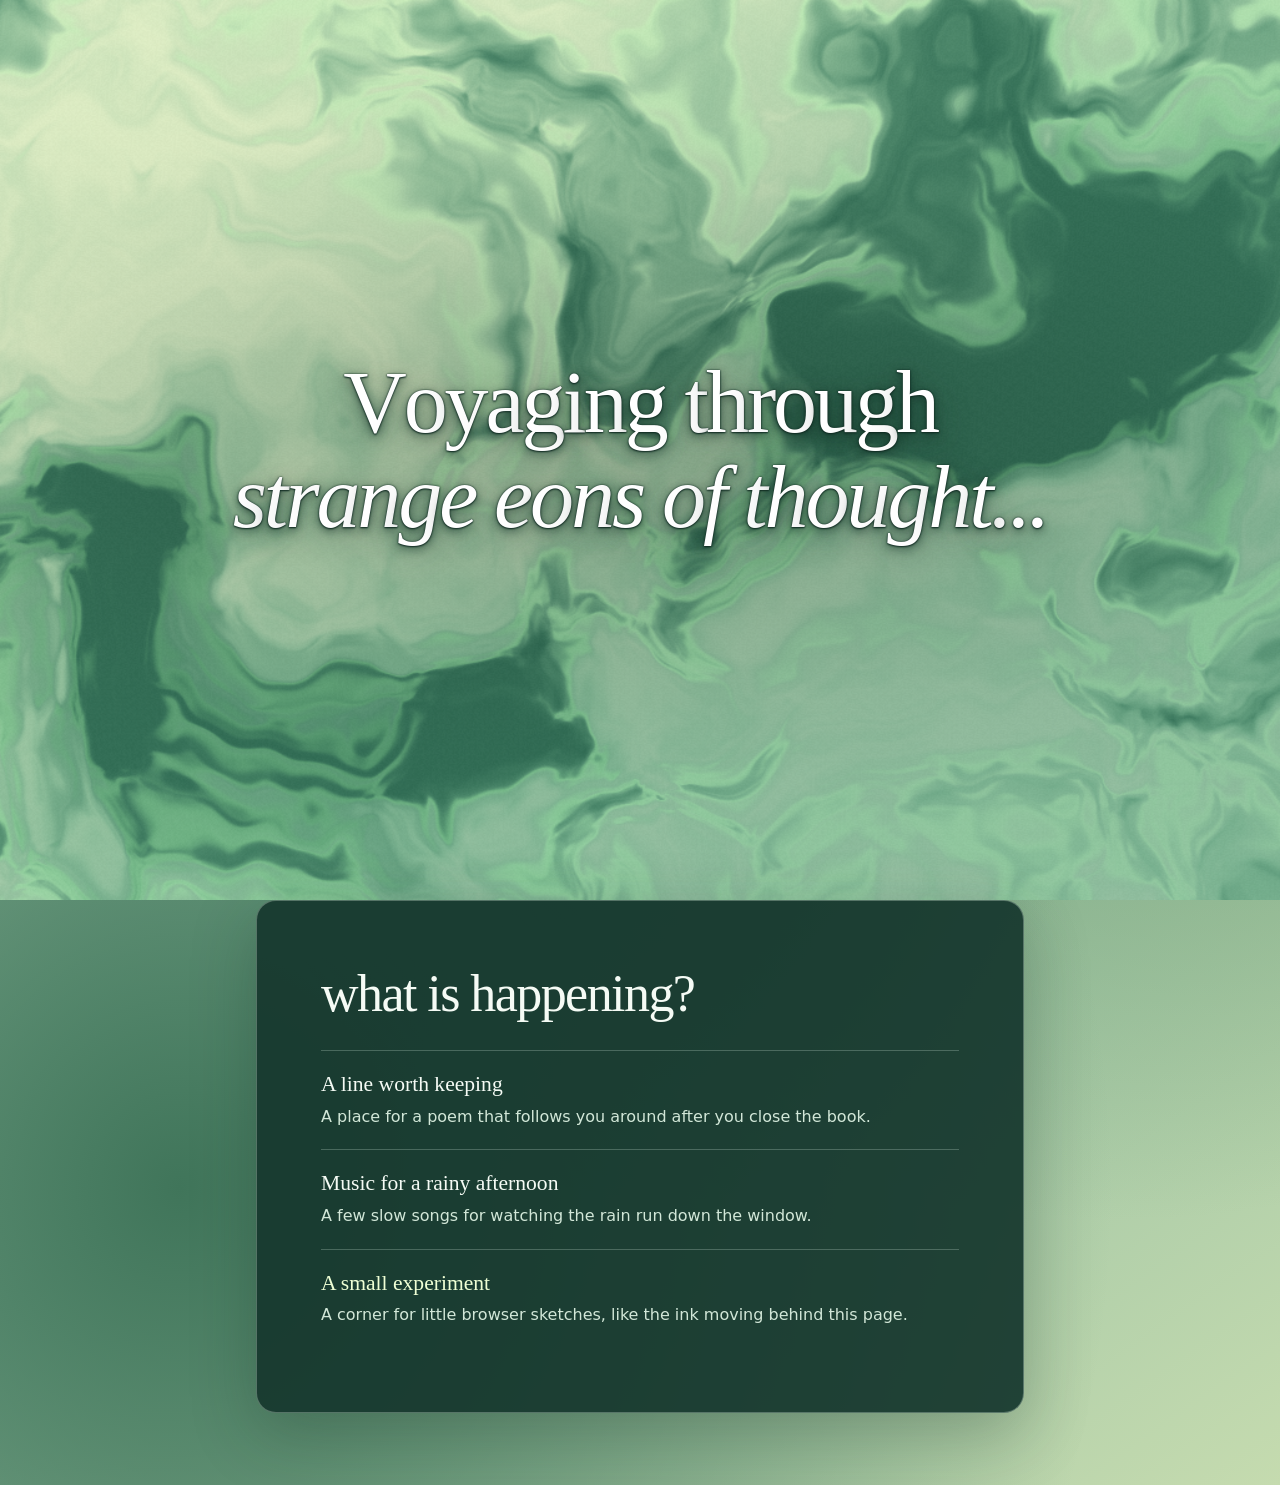
==== index.html @ be76b6b3 "structured file" ====
<!DOCTYPE html>
<html lang="en">
<head>
  <meta charset="UTF-8">
  <meta name="viewport" content="width=device-width, initial-scale=1">
  <title>what is this place?</title>
  <link rel="stylesheet" href="./assets/site.css">
  <style>
    .intro {
      display: grid;
      min-height: 100vh;
      min-height: 100svh;
      place-items: center;
      box-sizing: border-box;
      padding: 32px 20px;
      text-align: center;
    }

    .intro h1 {
      margin: 0;
      font: 400 clamp(1.5rem, 7.1vw, 5.5rem) / 1.08 Georgia, serif;
      letter-spacing: -0.035em;
      transform: scale(var(--title-scale, 1));
      opacity: var(--title-opacity, 1);
      pointer-events: var(--title-pointer-events, auto);
      text-shadow:
        0 0 2px #112c23,
        0 1px 2px #112c23,
        0 3px 10px #112c23b3,
        0 8px 30px #112c2380;
    }

    .intro h1:focus-within {
      opacity: 1;
    }

    .intro a {
      display: inline-block;
      color: inherit;
    }

    .intro a:focus-visible {
      outline: 2px solid #fff;
      outline-offset: 8px;
    }

    .collection {
      min-height: 55vh;
      min-height: 55svh;
      margin: 0 auto clamp(2rem, 8vh, 5rem);
    }

    .collection ul {
      margin: 0;
      padding: 0;
      list-style: none;
    }

    .collection li {
      padding: 1.25rem 0;
      border-top: 1px solid #d7efdd40;
    }

    .collection h3 {
      margin: 0 0 0.35rem;
      font: 400 1.35rem / 1.25 Georgia, serif;
    }

    @media (prefers-reduced-motion: reduce) {
      .intro h1 {
        transform: none;
        opacity: 1;
        pointer-events: auto;
      }
    }
  </style>
  <script src="./assets/ink.js" defer></script>
  <script src="./assets/links.js" defer></script>
</head>
<body>
  <main>
    <header class="intro">
      <h1>
        <a href="https://en.wikisource.org/wiki/The_Prelude_(Wordsworth)/Book_III" data-idle-tremble>
          Voyaging through<br>
          <i>strange eons of thought...</i>
        </a>
      </h1>
    </header>

    <section class="reading-panel collection" aria-labelledby="collection-title">
      <h2 id="collection-title">what is happening?</h2>
      <ul role="list">
        <li>
          <h3>A line worth keeping</h3>
          <p>A place for a poem that follows you around after you close the book.</p>
        </li>
        <li>
          <h3>Music for a rainy afternoon</h3>
          <p>A few slow songs for watching the rain run down the window.</p>
        </li>
        <li>
          <h3><a href="./notes/ink/index.html">A small experiment</a></h3>
          <p>A corner for little browser sketches, like the ink moving behind this page.</p>
        </li>
      </ul>
    </section>
  </main>
  <script>
    const intro = document.querySelector(".intro");
    const title = intro.querySelector("h1");
    const titleLink = title.querySelector("a");
    let titleFrame = null;

    function updateTitle() {
      titleFrame = null;
      const progress = Math.max(0, Math.min(1, window.scrollY / (intro.offsetHeight * 0.5)));
      title.style.setProperty("--title-scale", 1 - progress * 0.58);
      title.style.setProperty("--title-opacity", Math.min(1, (1 - progress) / 0.6));
      title.style.setProperty("--title-pointer-events", progress === 1 ? "none" : "auto");
      titleLink.toggleAttribute("data-tremble-hidden", progress === 1);
    }

    function scheduleTitleUpdate() {
      if (titleFrame === null) titleFrame = requestAnimationFrame(updateTitle);
    }

    window.addEventListener("scroll", scheduleTitleUpdate, { passive: true });
    window.addEventListener("resize", scheduleTitleUpdate);
    updateTitle();
  </script>
</body>
</html>
---- assets/site.css ----
:root {
  color-scheme: dark;
}

body {
  min-height: 100vh;
  min-height: 100svh;
  margin: 0;
  isolation: isolate;
  color: #fff;
  background:
    radial-gradient(ellipse at 52% 48%, #34564570, transparent 45%),
    radial-gradient(ellipse at 14% 80%, #40755a, transparent 60%),
    radial-gradient(ellipse at 88% 20%, #6e9c71, transparent 55%),
    linear-gradient(145deg, #b9d8ba, #8fbba0 55%, #c5dbaf);
}

#ink {
  position: fixed;
  inset: 0;
  z-index: -1;
  width: 100%;
  height: 100%;
  pointer-events: none;
}

a[href] {
  color: #efffd5;
  text-decoration: none;
}

a[href]:focus-visible {
  outline: 2px solid currentColor;
  outline-offset: 4px;
}

.tremble-label {
  position: absolute;
  width: 1px;
  height: 1px;
  margin: -1px;
  overflow: hidden;
  clip-path: inset(50%);
  white-space: nowrap;
  user-select: none;
}

.tremble-word {
  white-space: nowrap;
}

.tremble-letter {
  display: inline-block;
  pointer-events: none;
}

.reading-panel {
  box-sizing: border-box;
  width: min(48rem, calc(100% - 2rem));
  padding: clamp(1.5rem, 6vw, 4rem);
  border: 1px solid #d7efdd50;
  border-radius: 1.25rem;
  background: #16372eed;
  color: #f5fbf5;
  box-shadow: 0 1.25rem 4rem #112c2345;
}

.reading-panel :is(h1, h2) {
  margin: 0 0 1.75rem;
  font: 400 clamp(2rem, 5vw, 3.25rem) / 1.1 Georgia, serif;
  letter-spacing: -0.03em;
}

.reading-panel p {
  margin: 0;
  color: #d2e7d8;
  font: 1rem / 1.6 system-ui, sans-serif;
}

.note-page {
  display: grid;
  min-height: 100vh;
  min-height: 100svh;
  align-items: center;
  justify-items: center;
  box-sizing: border-box;
  padding-block: 2rem;
}

.note-page nav {
  margin-top: 2rem;
  font: 1rem / 1.6 system-ui, sans-serif;
}
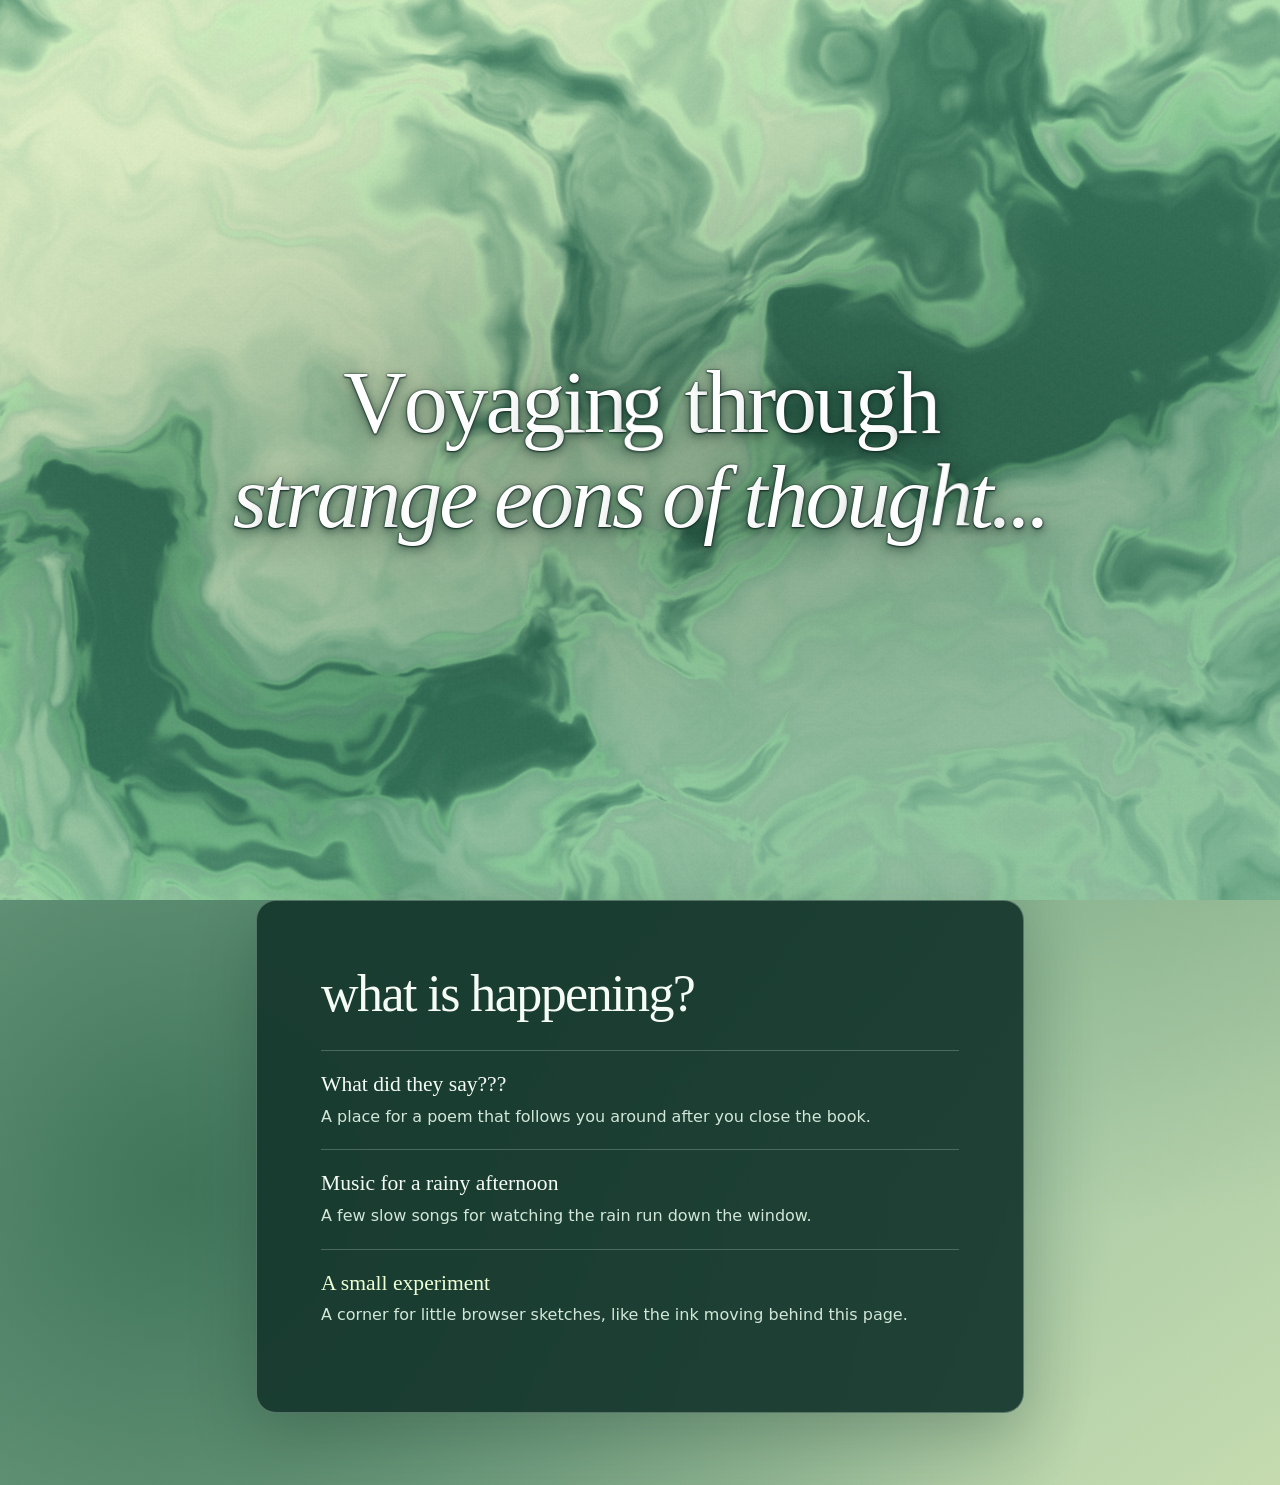
==== commit e7d9ec68: "chaned randomization" ====
--- a/index.html
+++ b/index.html
@@ -92,7 +92,7 @@
       <h2 id="collection-title">what is happening?</h2>
       <ul role="list">
         <li>
-          <h3>A line worth keeping</h3>
+          <h3>What did they say???</h3>
           <p>A place for a poem that follows you around after you close the book.</p>
         </li>
         <li>
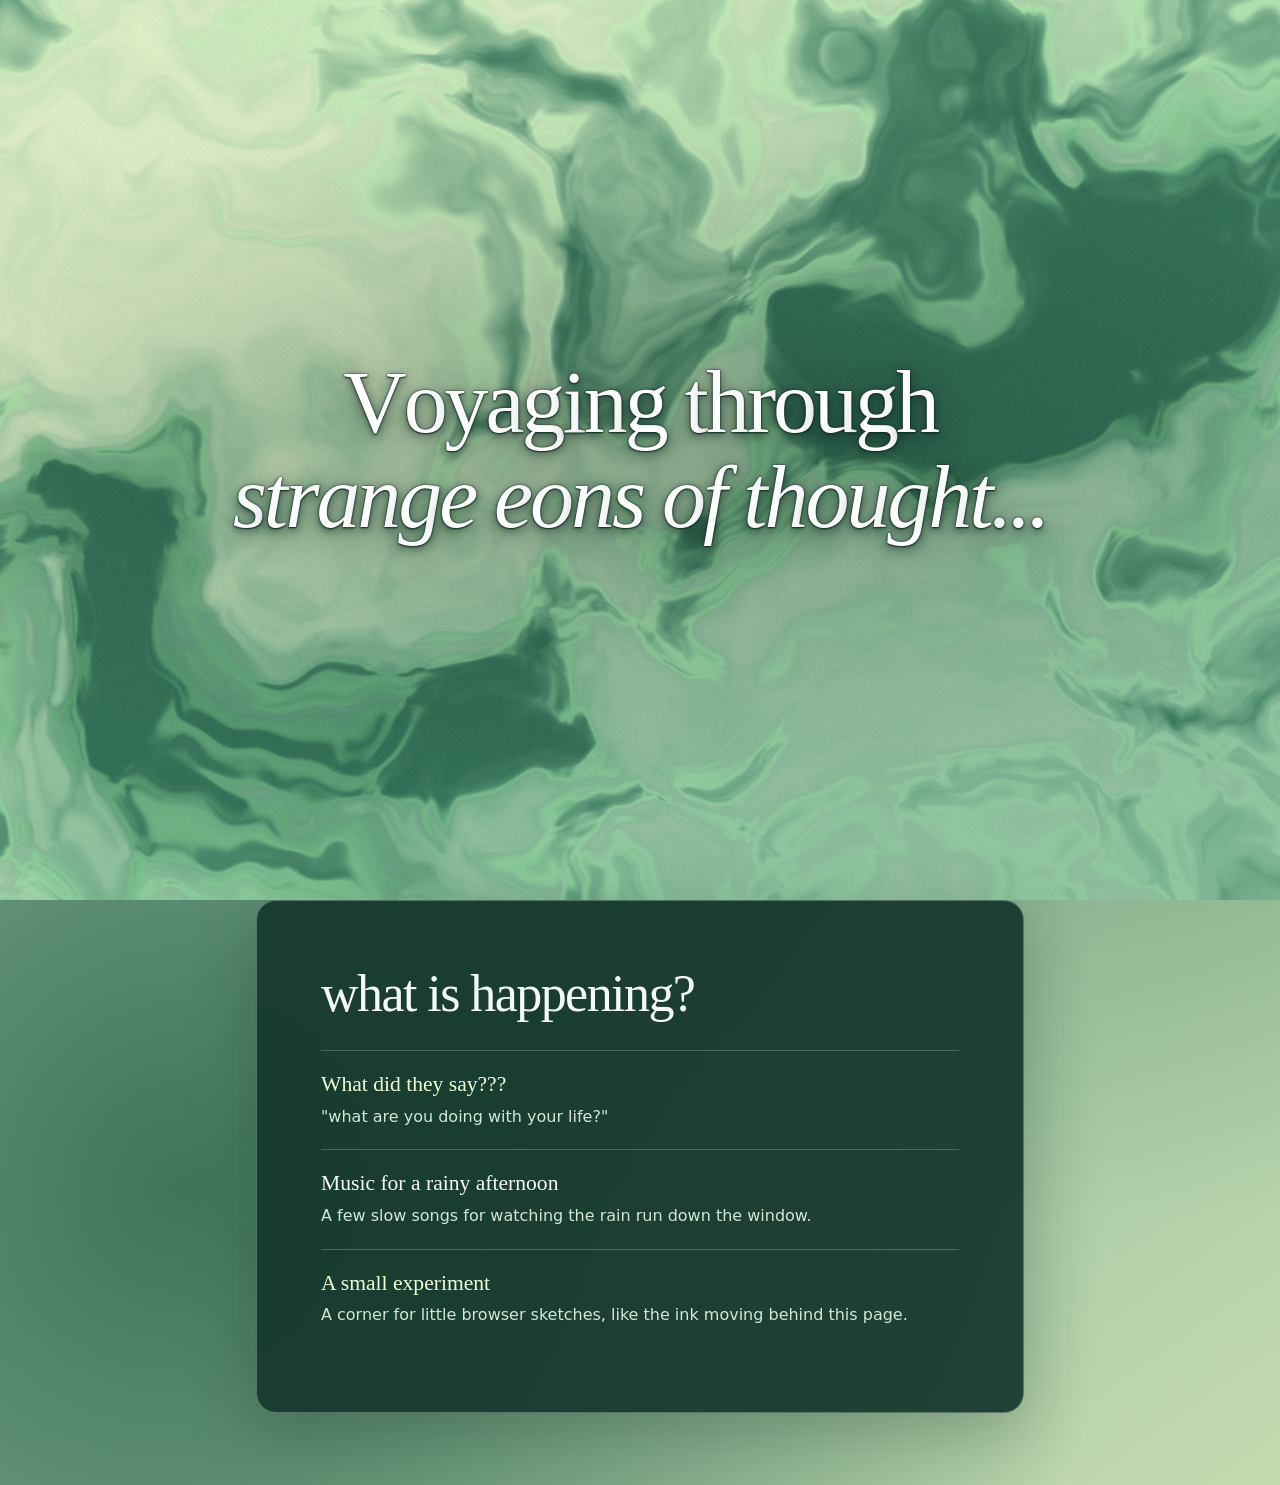
==== commit 8a59700a: "what are you doing with your life" ====
--- a/index.html
+++ b/index.html
@@ -92,8 +92,8 @@
       <h2 id="collection-title">what is happening?</h2>
       <ul role="list">
         <li>
-          <h3>What did they say???</h3>
-          <p>A place for a poem that follows you around after you close the book.</p>
+          <h3><a href="./notes/what-did-they-say/index.html">What did they say???</a></h3>
+          <p>"what are you doing with your life?"</p>
         </li>
         <li>
           <h3>Music for a rainy afternoon</h3>
--- a/assets/site.css
+++ b/assets/site.css
@@ -91,3 +91,12 @@
   margin-top: 2rem;
   font: 1rem / 1.6 system-ui, sans-serif;
 }
+
+.quote-note header {
+  margin-bottom: 1.75rem;
+}
+
+.quote-note h1 {
+  margin-bottom: 0.65rem;
+  text-wrap: balance;
+}
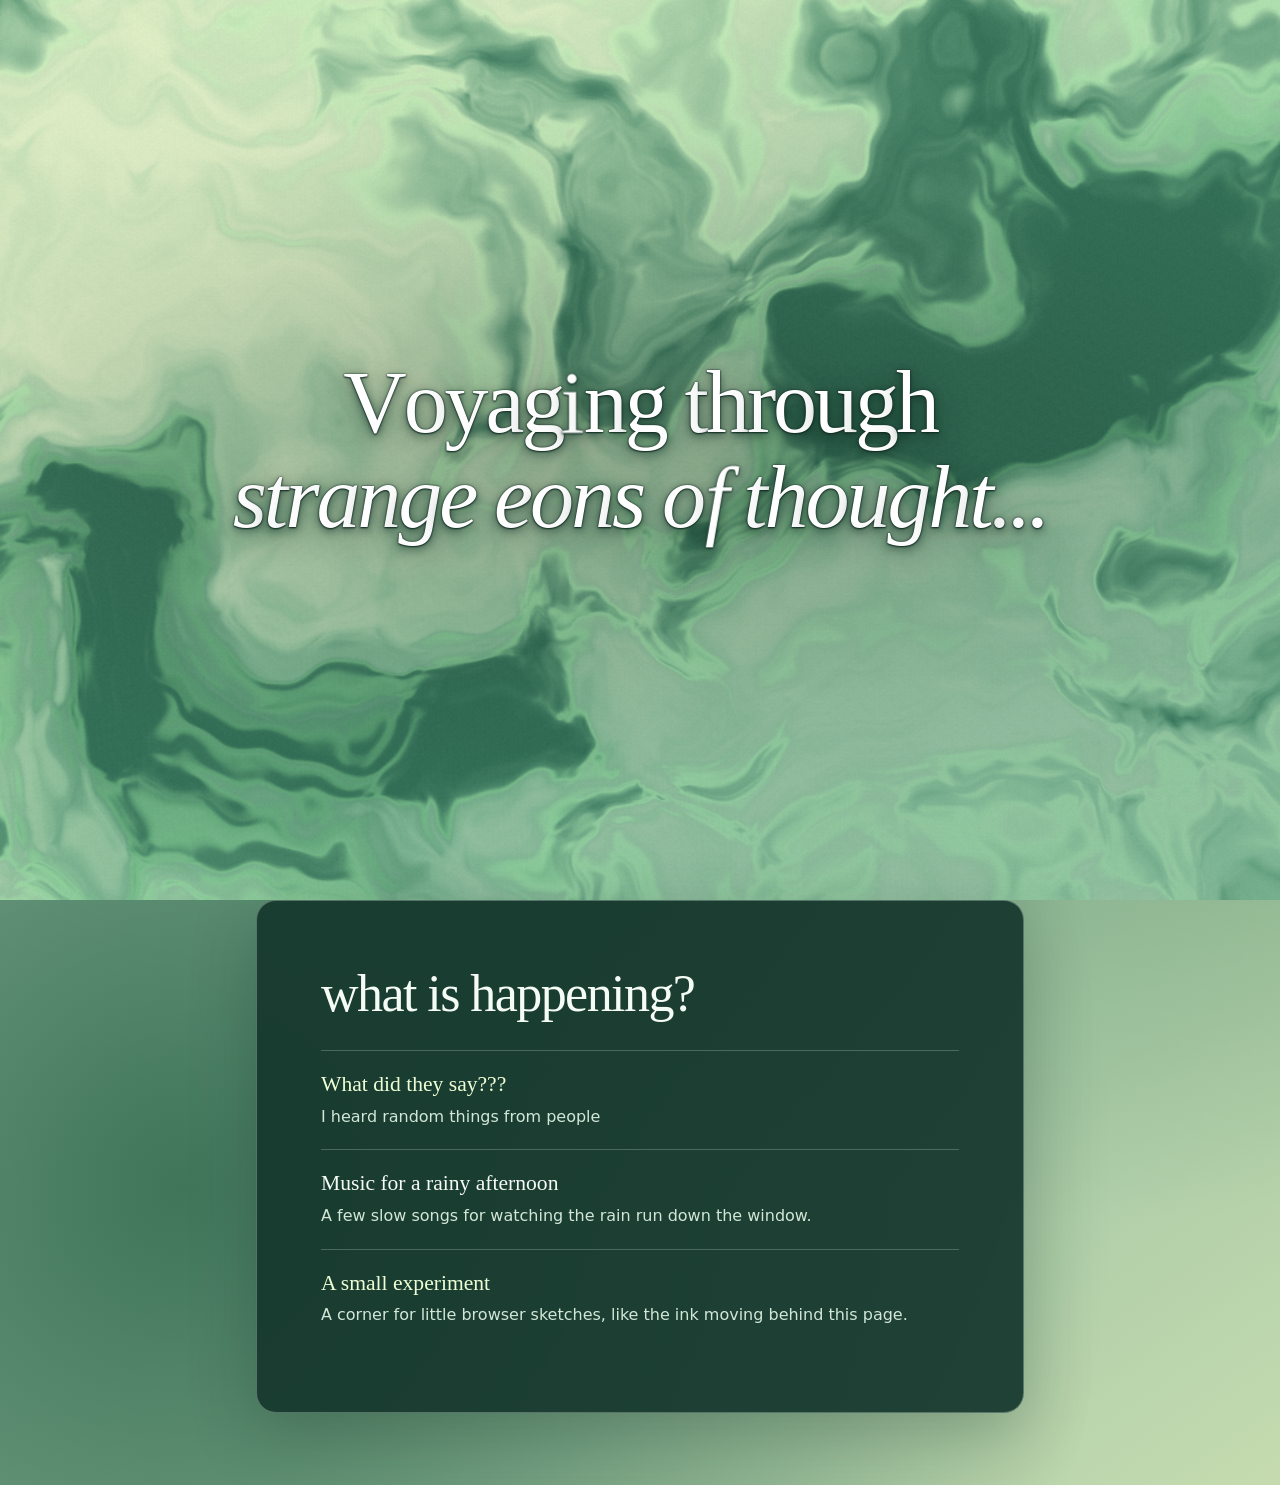
==== commit bc8db9ef: "a" ====
--- a/index.html
+++ b/index.html
@@ -93,7 +93,7 @@
       <ul role="list">
         <li>
           <h3><a href="./notes/what-did-they-say/index.html">What did they say???</a></h3>
-          <p>"what are you doing with your life?"</p>
+          <p>I heard random things from people</p>
         </li>
         <li>
           <h3>Music for a rainy afternoon</h3>
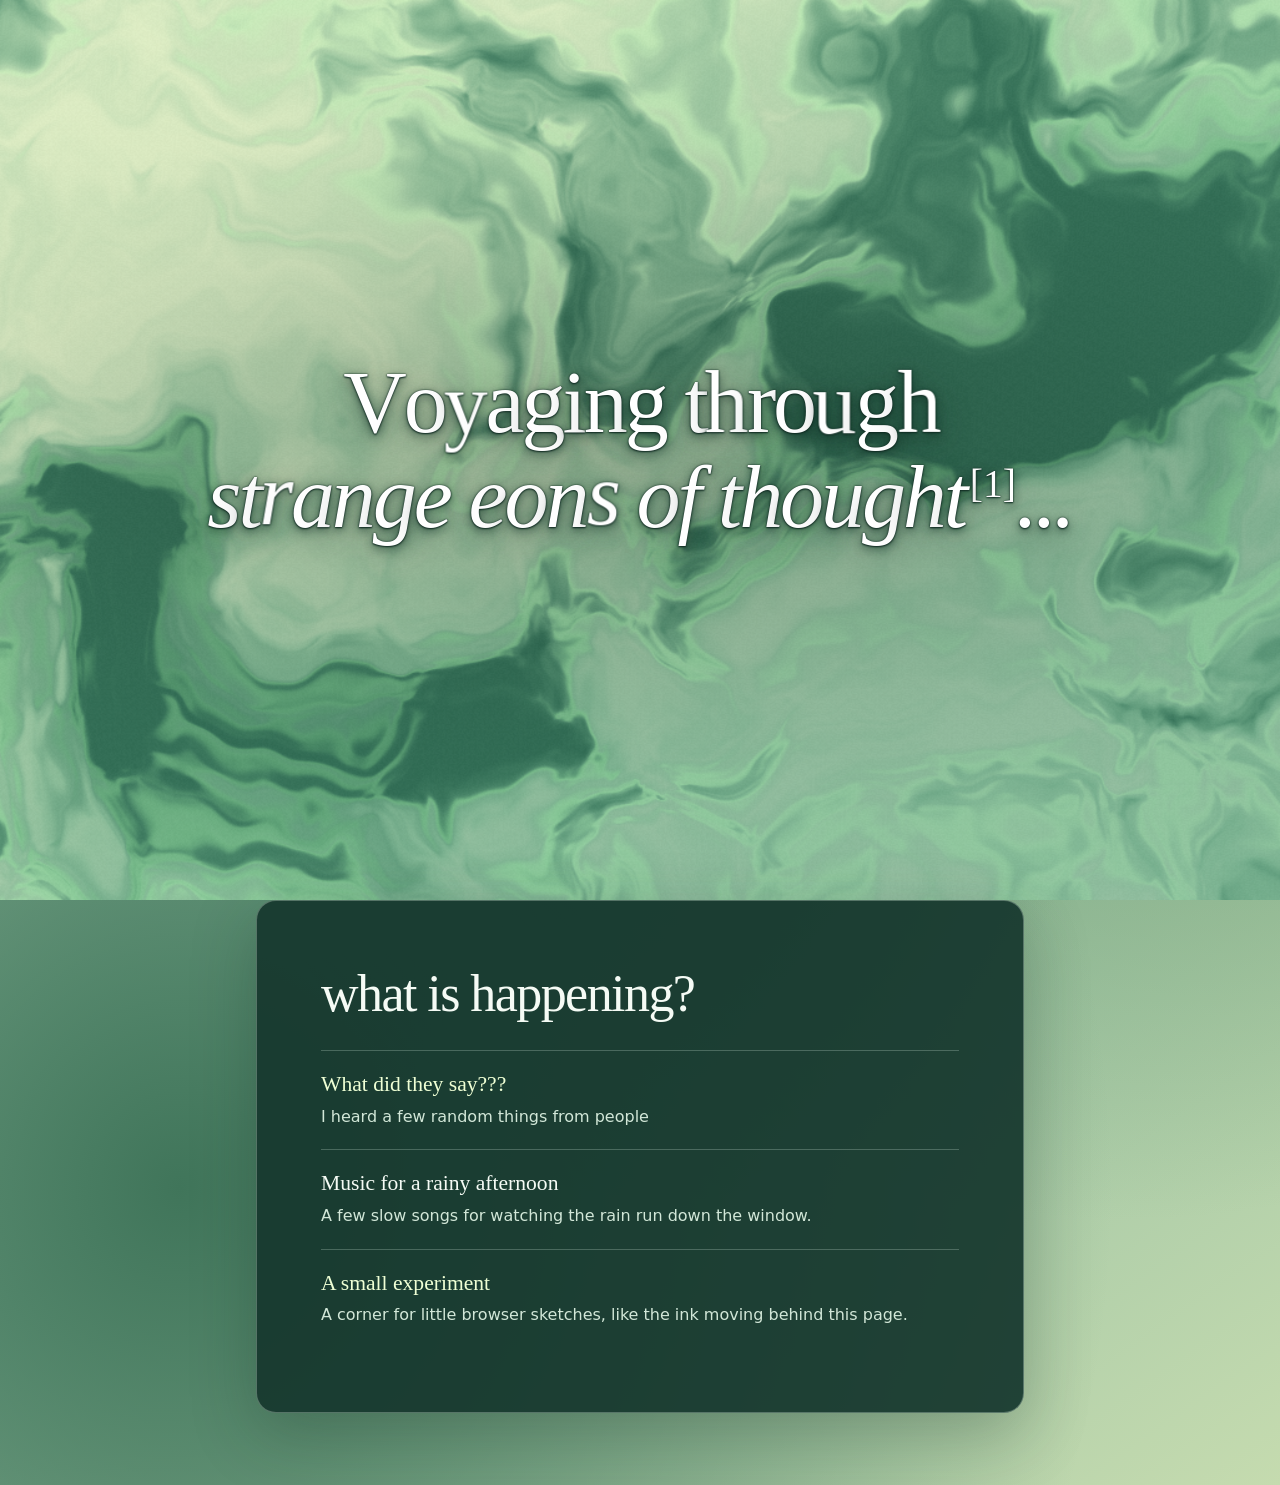
==== commit 8caf71a4: "added foot note" ====
--- a/index.html
+++ b/index.html
@@ -35,8 +35,20 @@
     }
 
     .intro a {
-      display: inline-block;
       color: inherit;
+    }
+
+    .poem-source {
+      padding-inline-end: 0.25em;
+      margin-inline-end: -0.25em;
+    }
+
+    .poem-source sup {
+      margin-inline-start: 0.12em;
+      font-size: 0.45em;
+      font-style: normal;
+      letter-spacing: 0;
+      line-height: 0;
     }
 
     .intro a:focus-visible {
@@ -48,6 +60,7 @@
       min-height: 55vh;
       min-height: 55svh;
       margin: 0 auto clamp(2rem, 8vh, 5rem);
+      scroll-margin-block-start: 1rem;
     }
 
     .collection ul {
@@ -66,6 +79,12 @@
       font: 400 1.35rem / 1.25 Georgia, serif;
     }
 
+    @media (prefers-reduced-motion: no-preference) {
+      html {
+        scroll-behavior: smooth;
+      }
+    }
+
     @media (prefers-reduced-motion: reduce) {
       .intro h1 {
         transform: none;
@@ -81,19 +100,21 @@
   <main>
     <header class="intro">
       <h1>
-        <a href="https://en.wikisource.org/wiki/The_Prelude_(Wordsworth)/Book_III" data-idle-tremble>
+        <a href="#collection" data-idle-tremble>
           Voyaging through<br>
-          <i>strange eons of thought...</i>
-        </a>
+          <i>strange eons of thought</i></a><a
+            class="poem-source"
+            href="https://en.wikisource.org/wiki/The_Prelude_(Wordsworth)/Book_III"
+            aria-label="Read The Prelude, Book III on Wikisource"><i><sup>[1]</sup>...</i></a>
       </h1>
     </header>
 
-    <section class="reading-panel collection" aria-labelledby="collection-title">
+    <section id="collection" class="reading-panel collection" aria-labelledby="collection-title" tabindex="-1">
       <h2 id="collection-title">what is happening?</h2>
       <ul role="list">
         <li>
           <h3><a href="./notes/what-did-they-say/index.html">What did they say???</a></h3>
-          <p>I heard random things from people</p>
+          <p>I heard a few random things from people</p>
         </li>
         <li>
           <h3>Music for a rainy afternoon</h3>
@@ -109,7 +130,7 @@
   <script>
     const intro = document.querySelector(".intro");
     const title = intro.querySelector("h1");
-    const titleLink = title.querySelector("a");
+    const titleLink = title.querySelector("[data-idle-tremble]");
     let titleFrame = null;
 
     function updateTitle() {
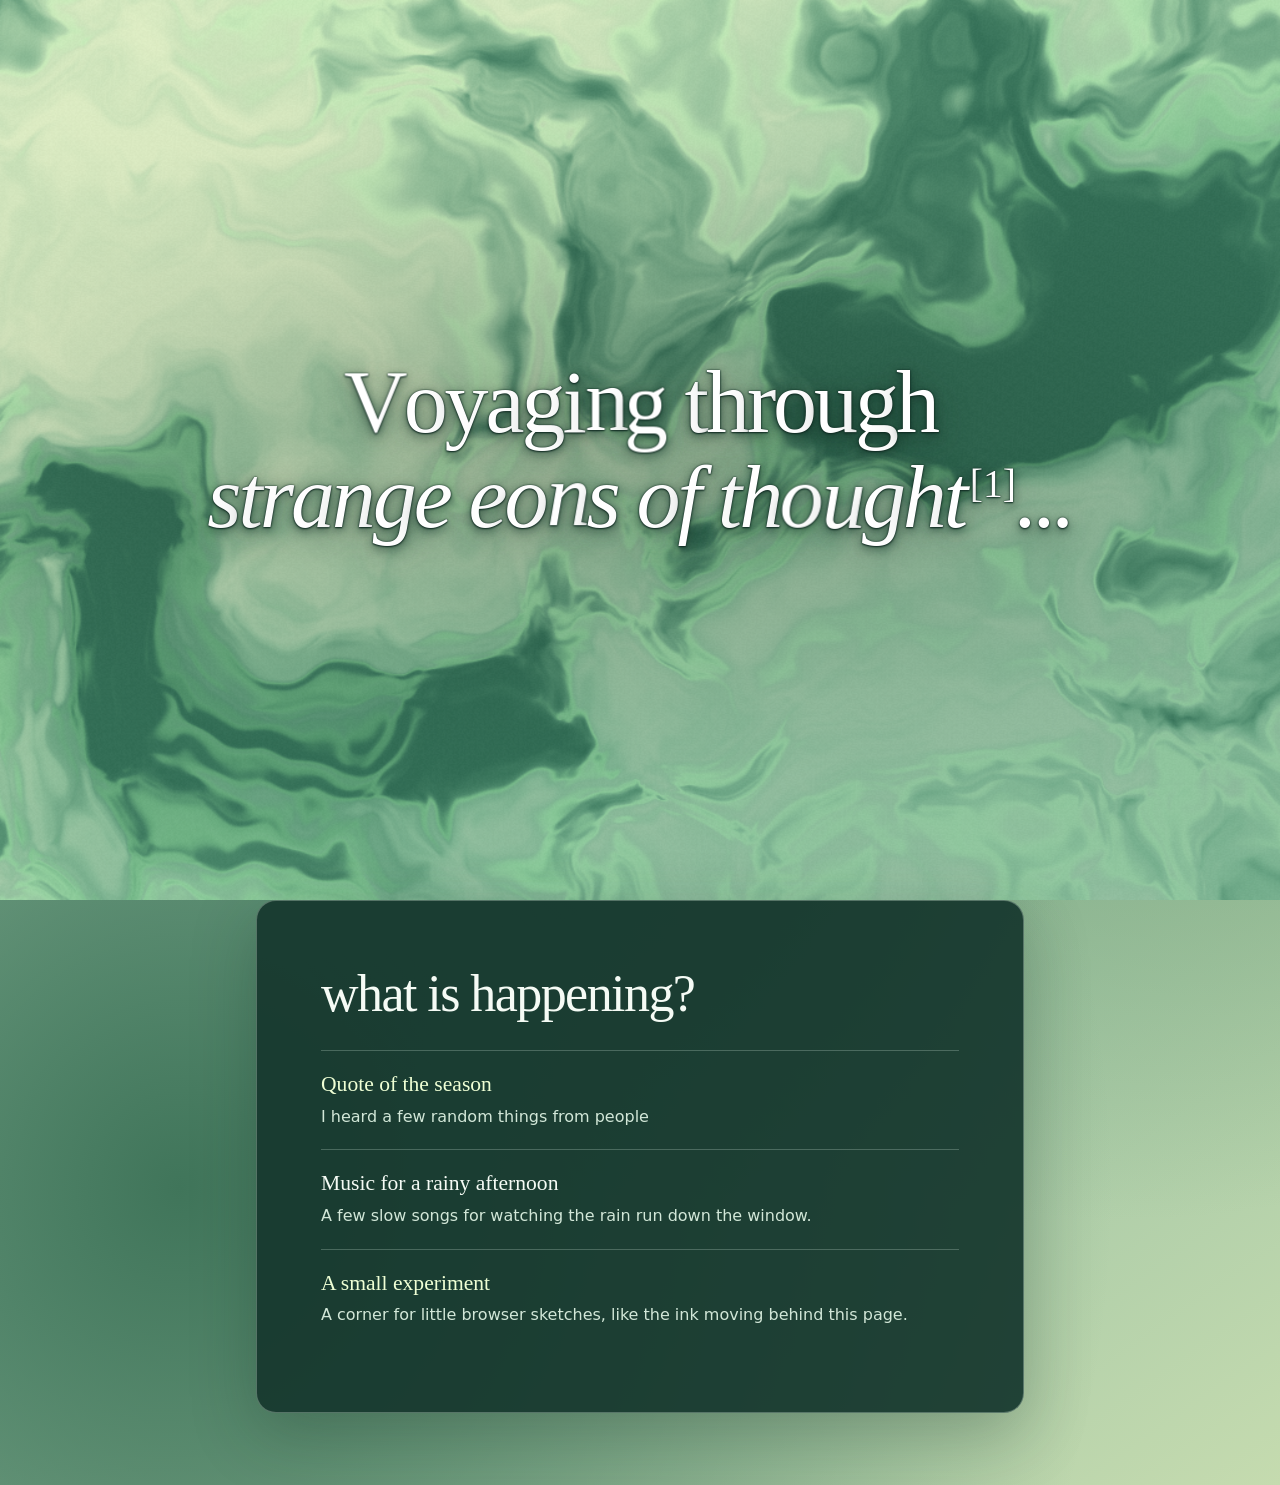
==== commit 0d4b035c: "updated title name" ====
--- a/index.html
+++ b/index.html
@@ -113,7 +113,7 @@
       <h2 id="collection-title">what is happening?</h2>
       <ul role="list">
         <li>
-          <h3><a href="./notes/what-did-they-say/index.html">What did they say???</a></h3>
+          <h3><a href="./notes/what-did-they-say/index.html">Quote of the season</a></h3>
           <p>I heard a few random things from people</p>
         </li>
         <li>
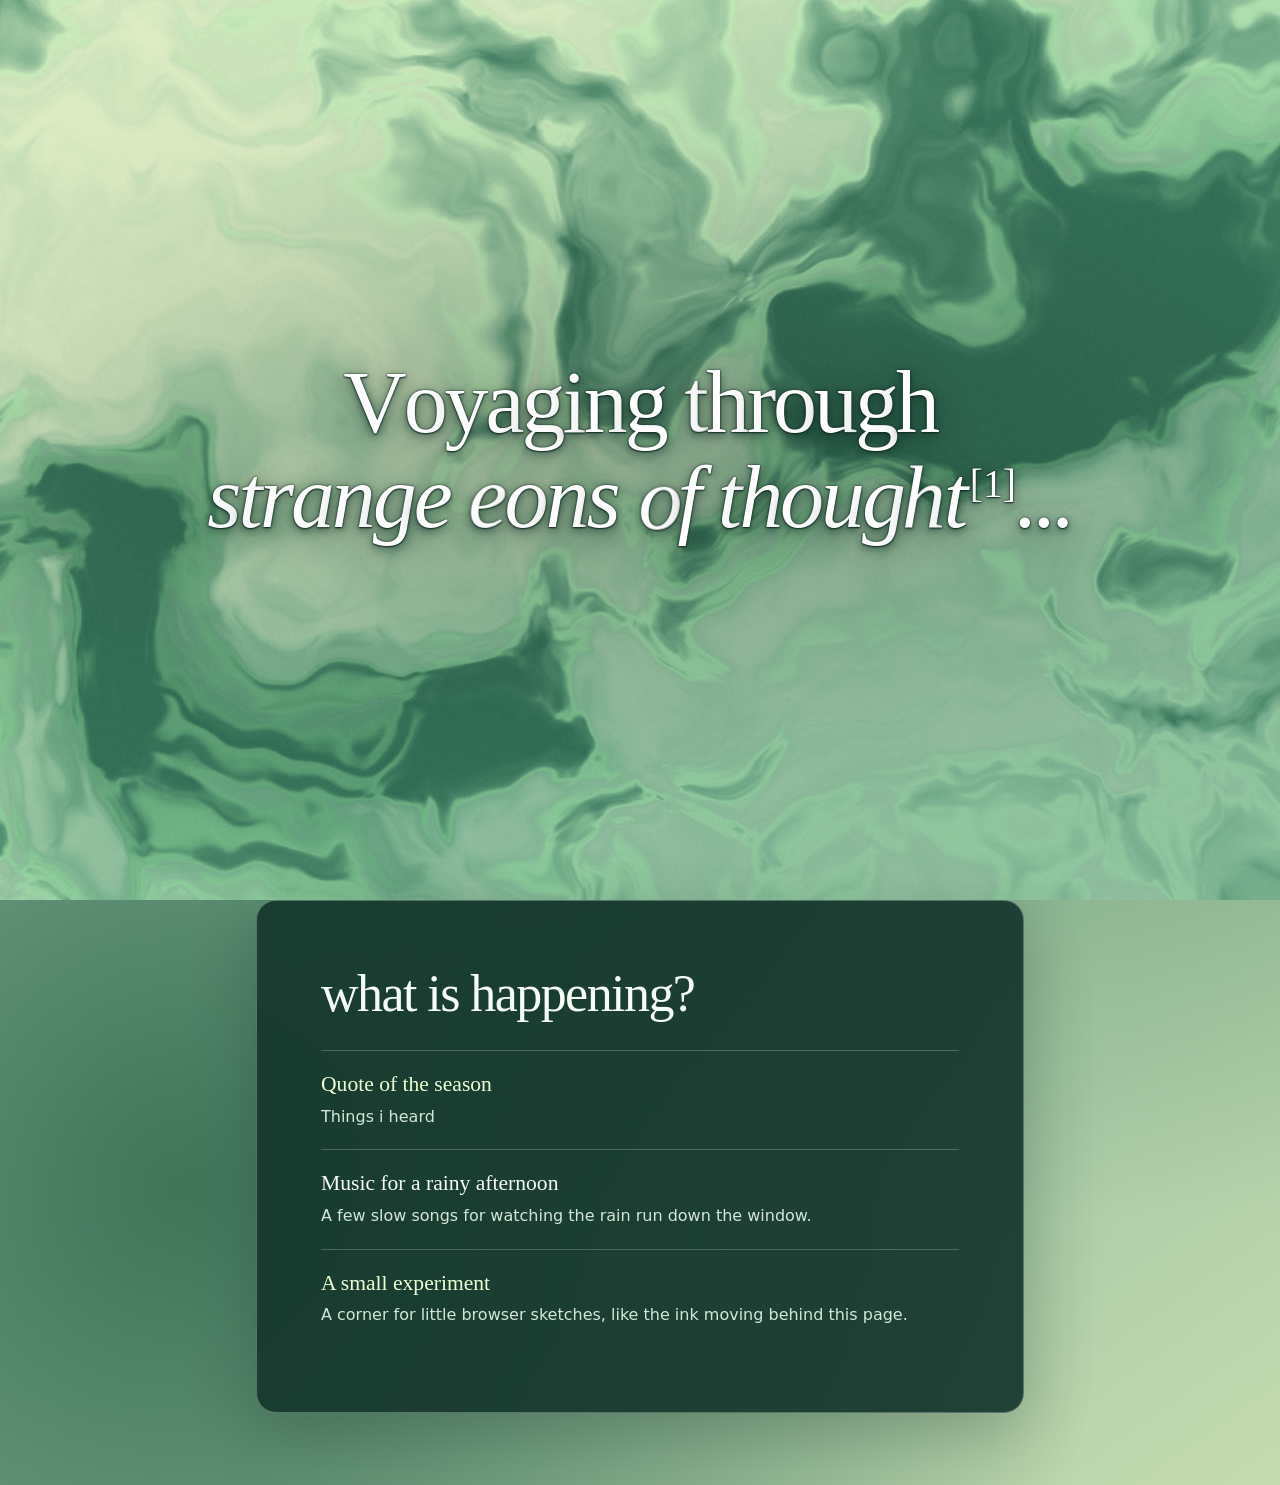
==== commit 55fc65fa: "thing i heard" ====
--- a/index.html
+++ b/index.html
@@ -114,7 +114,7 @@
       <ul role="list">
         <li>
           <h3><a href="./notes/what-did-they-say/index.html">Quote of the season</a></h3>
-          <p>I heard a few random things from people</p>
+          <p>Things i heard</p>
         </li>
         <li>
           <h3>Music for a rainy afternoon</h3>
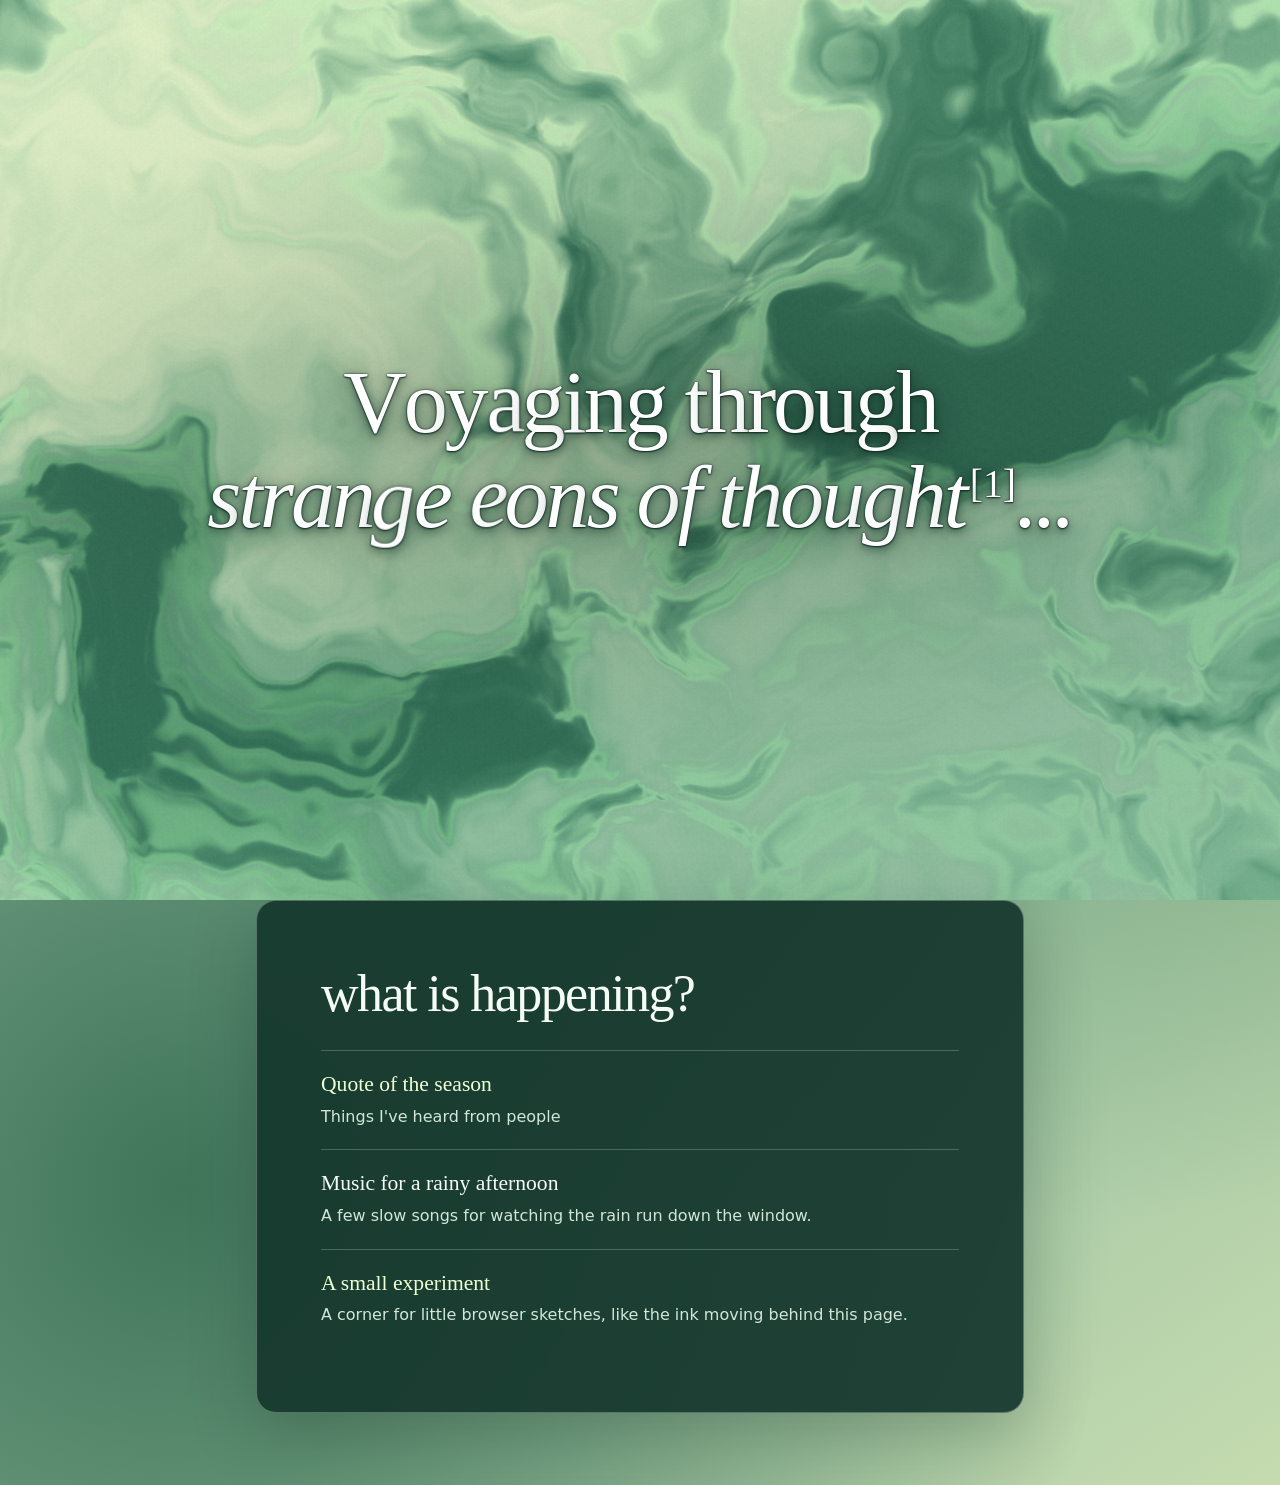
==== commit 59f40aba: "things ive heard from ppl" ====
--- a/index.html
+++ b/index.html
@@ -114,7 +114,7 @@
       <ul role="list">
         <li>
           <h3><a href="./notes/what-did-they-say/index.html">Quote of the season</a></h3>
-          <p>Things i heard</p>
+          <p>Things I've heard from people</p>
         </li>
         <li>
           <h3>Music for a rainy afternoon</h3>
